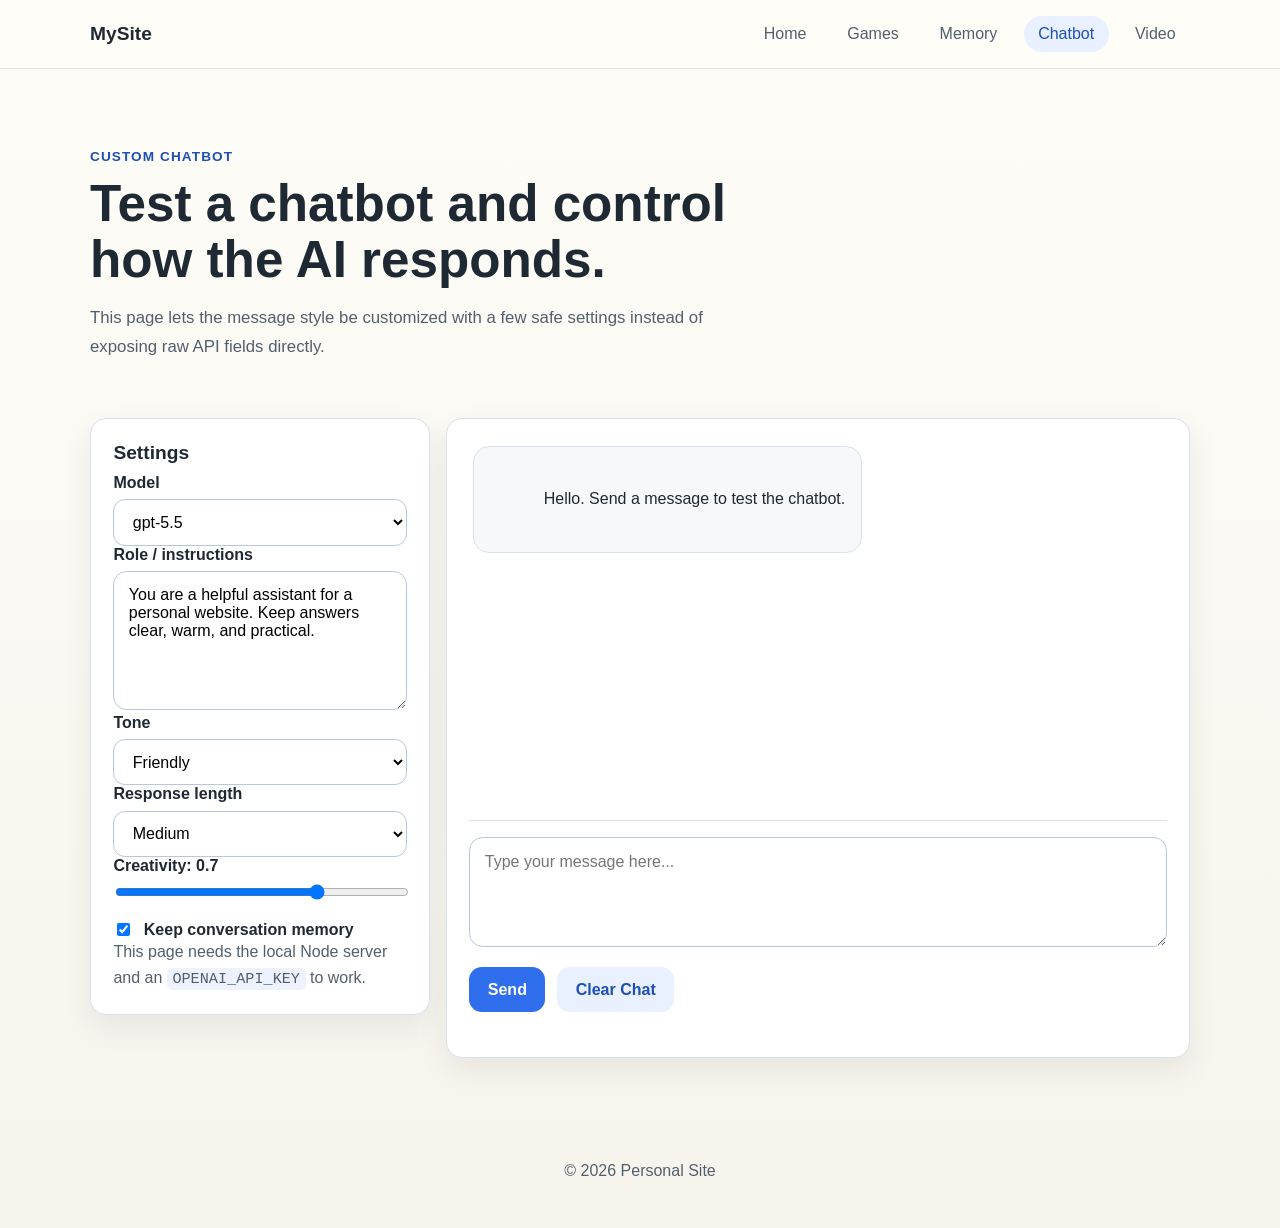
==== chatbot.html @ 5233a998 "Add files via upload" ====
<!DOCTYPE html>
<html lang="en">
<head>
  <meta charset="UTF-8">
  <meta name="viewport" content="width=device-width, initial-scale=1.0">
  <title>Chatbot | Personal Site</title>
  <link rel="stylesheet" href="css/style.css">
</head>
<body>
  <header class="site-header">
    <nav class="nav">
      <a class="logo" href="index.html">MySite</a>
      <div class="nav-links">
        <a href="index.html">Home</a>
        <a href="games.html">Games</a>
        <a href="memory.html">Memory</a>
        <a href="chatbot.html">Chatbot</a>
        <a href="video.html">Video</a>
      </div>
    </nav>
  </header>

  <main class="page">
    <section class="hero hero-small">
      <p class="eyebrow">Custom Chatbot</p>
      <h1>Test a chatbot and control how the AI responds.</h1>
      <p class="lead">
        This page lets the message style be customized with a few safe settings
        instead of exposing raw API fields directly.
      </p>
    </section>

    <section class="chatbot-layout">
      <aside class="chatbot-settings card">
        <h2>Settings</h2>

        <label class="field-label" for="chatbot-model">Model</label>
        <select id="chatbot-model" class="game-input">
          <option value="gpt-5.5">gpt-5.5</option>
          <option value="gpt-5.4-mini">gpt-5.4-mini</option>
        </select>

        <label class="field-label" for="chatbot-prompt">Role / instructions</label>
        <textarea id="chatbot-prompt" class="chatbot-textarea" rows="6">You are a helpful assistant for a personal website. Keep answers clear, warm, and practical.</textarea>

        <label class="field-label" for="chatbot-tone">Tone</label>
        <select id="chatbot-tone" class="game-input">
          <option value="friendly">Friendly</option>
          <option value="professional">Professional</option>
          <option value="teacher">Teacher</option>
          <option value="playful">Playful</option>
        </select>

        <label class="field-label" for="chatbot-length">Response length</label>
        <select id="chatbot-length" class="game-input">
          <option value="short">Short</option>
          <option value="medium" selected>Medium</option>
          <option value="long">Long</option>
        </select>

        <label class="field-label" for="chatbot-temperature">Creativity: <span id="chatbot-temperature-value">0.7</span></label>
        <input id="chatbot-temperature" type="range" min="0" max="1" step="0.1" value="0.7" class="chatbot-range">

        <label class="chatbot-check">
          <input id="chatbot-memory" type="checkbox" checked>
          <span>Keep conversation memory</span>
        </label>

        <p class="chatbot-note">
          This page needs the local Node server and an <code>OPENAI_API_KEY</code>
          to work.
        </p>
      </aside>

      <section class="chatbot-panel card">
        <div id="chatbot-messages" class="chatbot-messages">
          <article class="chatbot-bubble chatbot-bubble-bot">
            Hello. Send a message to test the chatbot.
          </article>
        </div>

        <div class="chatbot-compose">
          <textarea id="chatbot-input" class="chatbot-textarea chatbot-input" rows="3" placeholder="Type your message here..."></textarea>
          <div class="button-row">
            <button id="chatbot-send" class="button button-small" type="button">Send</button>
            <button id="chatbot-clear" class="button button-secondary button-small" type="button">Clear Chat</button>
          </div>
          <p id="chatbot-status" class="chatbot-status"></p>
        </div>
      </section>
    </section>
  </main>

  <footer class="site-footer">
    <p>&copy; <span id="year"></span> Personal Site</p>
  </footer>

  <script src="js/script.js"></script>
  <script src="js/chatbot.js"></script>
</body>
</html>
---- css/style.css ----
:root {
  --bg: #f7f4ed;
  --surface: #ffffff;
  --text: #1f2933;
  --muted: #52606d;
  --line: #d9e2ec;
  --accent: #2f6fed;
  --accent-dark: #1d4fb8;
  --shadow: 0 12px 30px rgba(31, 41, 51, 0.08);
}

* {
  box-sizing: border-box;
}

body {
  margin: 0;
  font-family: "Segoe UI", Tahoma, Geneva, Verdana, sans-serif;
  color: var(--text);
  background: linear-gradient(180deg, #fffdf8 0%, var(--bg) 100%);
}

a {
  color: inherit;
  text-decoration: none;
}

code {
  padding: 0.1rem 0.35rem;
  border-radius: 0.35rem;
  background: #eef2ff;
  font-size: 0.95rem;
}

.site-header {
  position: sticky;
  top: 0;
  z-index: 10;
  border-bottom: 1px solid rgba(217, 226, 236, 0.8);
  background: rgba(255, 253, 248, 0.92);
  backdrop-filter: blur(10px);
}

.nav {
  width: min(1100px, calc(100% - 2rem));
  margin: 0 auto;
  padding: 1rem 0;
  display: flex;
  align-items: center;
  justify-content: space-between;
  gap: 1rem;
}

.logo {
  font-size: 1.2rem;
  font-weight: 700;
}

.nav-links {
  display: flex;
  gap: 0.75rem;
  flex-wrap: wrap;
}

.nav-links a {
  padding: 0.55rem 0.9rem;
  border-radius: 999px;
  color: var(--muted);
  transition: background-color 0.2s ease, color 0.2s ease;
}

.nav-links a:hover,
.nav-links a.active {
  background: #e9f0ff;
  color: var(--accent-dark);
}

.page {
  width: min(1100px, calc(100% - 2rem));
  margin: 0 auto;
  padding: 3rem 0 4rem;
}

.memory-screen {
  min-height: 100vh;
  display: flex;
  flex-direction: column;
}

.memory-page {
  width: min(1400px, calc(100% - 1.5rem));
  flex: 1;
  display: flex;
  flex-direction: column;
  padding: 1rem 0 1.25rem;
}

.hero {
  padding: 2rem 0 1rem;
}

.hero-layout {
  display: grid;
  grid-template-columns: 1.1fr 0.9fr;
  gap: 2rem;
  align-items: center;
}

.hero-small {
  padding-bottom: 0.5rem;
}

.hero-copy {
  min-width: 0;
}

.hero-media img {
  width: 100%;
  height: 100%;
  max-height: 720px;
  object-fit: cover;
  border-radius: 1.4rem;
  box-shadow: var(--shadow);
}

.eyebrow {
  margin: 0 0 0.75rem;
  color: var(--accent-dark);
  font-weight: 700;
  text-transform: uppercase;
  letter-spacing: 0.08em;
  font-size: 0.85rem;
}

.hero h1 {
  margin: 0;
  max-width: 700px;
  font-size: clamp(2rem, 4vw, 3.5rem);
  line-height: 1.1;
}

.lead {
  max-width: 680px;
  margin-top: 1rem;
  font-size: 1.05rem;
  line-height: 1.7;
  color: var(--muted);
}

.button {
  display: inline-block;
  margin-top: 1.5rem;
  padding: 0.85rem 1.15rem;
  border: 0;
  border-radius: 0.8rem;
  background: var(--accent);
  color: #fff;
  font-weight: 600;
  font-size: 1rem;
  cursor: pointer;
  transition: background-color 0.2s ease, transform 0.2s ease;
}

.button:hover {
  background: var(--accent-dark);
  transform: translateY(-1px);
}

.button-small {
  margin-top: 0;
}

.button-secondary {
  background: #e9f0ff;
  color: var(--accent-dark);
}

.button-secondary:hover {
  background: #d9e6ff;
}

.card-grid {
  display: grid;
  grid-template-columns: repeat(auto-fit, minmax(220px, 1fr));
  gap: 1rem;
  margin-top: 2rem;
}

.section-heading h2 {
  margin: 0;
  font-size: clamp(1.6rem, 3vw, 2.4rem);
}

.photo-section {
  margin-top: 3rem;
}

.photo-section-tight {
  margin-top: 1.5rem;
}

.photo-grid {
  display: grid;
  gap: 1rem;
}

.photo-grid-two {
  grid-template-columns: repeat(auto-fit, minmax(260px, 1fr));
}

.photo-grid-three {
  grid-template-columns: repeat(auto-fit, minmax(240px, 1fr));
  margin-top: 2rem;
}

.photo-card {
  margin: 0;
  overflow: hidden;
  border: 1px solid var(--line);
  border-radius: 1rem;
  background: var(--surface);
  box-shadow: var(--shadow);
}

.photo-card img {
  display: block;
  width: 100%;
  height: 320px;
  object-fit: cover;
}

.photo-tall img {
  height: 420px;
}

.photo-card figcaption {
  padding: 0.9rem 1rem 1rem;
  color: var(--muted);
  line-height: 1.6;
}

.game-grid {
  display: grid;
  grid-template-columns: repeat(auto-fit, minmax(300px, 1fr));
  gap: 1rem;
  margin-top: 2rem;
}

.card {
  padding: 1.4rem;
  border: 1px solid var(--line);
  border-radius: 1rem;
  background: var(--surface);
  box-shadow: var(--shadow);
}

.card h2 {
  margin-top: 0;
  margin-bottom: 0.65rem;
  font-size: 1.2rem;
}

.card p {
  margin: 0;
  color: var(--muted);
  line-height: 1.6;
}

.game-card {
  padding: 1.6rem;
}

.game-tag {
  display: inline-block;
  margin-bottom: 0.5rem;
  padding: 0.2rem 0.55rem;
  border-radius: 999px;
  background: #fff4d6;
  color: #8a5a00;
  font-size: 0.85rem;
  font-weight: 700;
}

.game-copy {
  margin-bottom: 1rem;
}

.game-box {
  margin-top: 1rem;
  padding: 1rem;
  border-radius: 0.9rem;
  background: #f8fbff;
  border: 1px solid #d7e6ff;
}

.field-label {
  display: block;
  margin-bottom: 0.45rem;
  font-weight: 600;
  color: var(--text);
}

.game-input {
  width: 100%;
  padding: 0.8rem 0.9rem;
  border: 1px solid #b8c7db;
  border-radius: 0.75rem;
  font-size: 1rem;
  background: #fff;
}

.game-input:focus {
  outline: 2px solid #bcd2ff;
  border-color: var(--accent);
}

.button-row {
  display: flex;
  gap: 0.75rem;
  flex-wrap: wrap;
  margin-top: 1rem;
}

.game-message {
  min-height: 1.6rem;
  margin-top: 1rem;
  font-weight: 600;
  color: var(--accent-dark);
}

.game-meta {
  margin-top: 0.4rem;
  font-size: 0.95rem;
}

.math-question {
  margin: 0 0 0.9rem;
  font-size: 1.5rem;
  font-weight: 700;
  color: var(--text);
}

.memory-shell {
  margin-top: 2rem;
  padding: 1.5rem;
  border: 1px solid var(--line);
  border-radius: 1.25rem;
  background: var(--surface);
  box-shadow: var(--shadow);
  flex: 1;
  display: flex;
  flex-direction: column;
  min-height: 0;
}

.memory-toolbar {
  display: grid;
  grid-template-columns: repeat(auto-fit, minmax(180px, 1fr));
  gap: 1rem;
  align-items: end;
}

.memory-control-group,
.memory-status-card {
  padding: 1rem;
  border: 1px solid var(--line);
  border-radius: 1rem;
  background: #fbfdff;
}

.memory-label {
  margin: 0 0 0.75rem;
  color: var(--muted);
  font-size: 0.9rem;
  font-weight: 700;
  text-transform: uppercase;
  letter-spacing: 0.06em;
}

.memory-chip-row {
  display: flex;
  gap: 0.6rem;
  flex-wrap: wrap;
}

.memory-chip {
  padding: 0.7rem 0.95rem;
  border: 1px solid #c9d7eb;
  border-radius: 999px;
  background: #fff;
  color: var(--muted);
  font-weight: 600;
  cursor: pointer;
  transition: background-color 0.2s ease, color 0.2s ease, border-color 0.2s ease;
}

.memory-chip:hover,
.memory-chip.is-active {
  border-color: #a9c0f3;
  background: #e9f0ff;
  color: var(--accent-dark);
}

.memory-actions {
  display: flex;
  gap: 0.75rem;
  flex-wrap: wrap;
  align-items: center;
}

.memory-value {
  margin: 0;
  font-size: clamp(1.8rem, 4vw, 2.4rem);
  font-weight: 700;
}

.memory-message {
  margin: 1.25rem 0 0;
  min-height: 1.6rem;
  color: var(--accent-dark);
  font-weight: 600;
}

.memory-board {
  display: grid;
  grid-template-columns: repeat(var(--memory-columns, 4), minmax(0, 1fr));
  grid-template-rows: repeat(var(--memory-rows, 4), minmax(0, 1fr));
  gap: 0.85rem;
  margin-top: 1.25rem;
  height: clamp(420px, calc(100vh - 19rem), 900px);
  min-height: 320px;
}

.memory-board.is-large {
  height: clamp(460px, calc(100vh - 17rem), 920px);
}

.memory-card {
  appearance: none;
  padding: 0;
  border: 0;
  background: transparent;
  cursor: pointer;
  perspective: 900px;
  min-width: 0;
  min-height: 0;
}

.memory-card-inner {
  position: relative;
  width: 100%;
  height: 100%;
  transform-style: preserve-3d;
  transition: transform 0.35s ease;
}

.memory-card.is-flipped .memory-card-inner,
.memory-card.is-matched .memory-card-inner {
  transform: rotateY(180deg);
}

.memory-face {
  position: absolute;
  inset: 0;
  display: flex;
  align-items: center;
  justify-content: center;
  border: 1px solid var(--line);
  border-radius: 1rem;
  backface-visibility: hidden;
  box-shadow: var(--shadow);
}

.memory-face-front {
  background: linear-gradient(180deg, #f4f8ff 0%, #dce8ff 100%);
  color: var(--accent-dark);
  font-size: clamp(1.4rem, 4vw, 2rem);
  font-weight: 700;
}

.memory-face-back {
  background: #fff;
  transform: rotateY(180deg);
  font-size: clamp(2rem, 5vw, 3rem);
}

.memory-card.is-matched {
  cursor: default;
}

.memory-card.is-matched .memory-face-back {
  background: #ecfdf3;
}

.chatbot-layout {
  display: grid;
  grid-template-columns: minmax(280px, 340px) minmax(0, 1fr);
  gap: 1rem;
  margin-top: 2rem;
  align-items: start;
}

.chatbot-settings,
.chatbot-panel {
  padding: 1.4rem;
}

.chatbot-settings h2,
.chatbot-panel h2 {
  margin-top: 0;
}

.chatbot-textarea {
  width: 100%;
  padding: 0.9rem;
  border: 1px solid #b8c7db;
  border-radius: 0.85rem;
  font: inherit;
  resize: vertical;
  background: #fff;
}

.chatbot-textarea:focus,
.chatbot-range:focus,
.chatbot-check input:focus {
  outline: 2px solid #bcd2ff;
}

.chatbot-range {
  width: 100%;
}

.chatbot-check {
  display: flex;
  gap: 0.65rem;
  align-items: center;
  margin-top: 1rem;
  color: var(--text);
  font-weight: 600;
}

.chatbot-note {
  margin-top: 1rem;
}

.chatbot-panel {
  display: flex;
  flex-direction: column;
  min-height: 640px;
}

.chatbot-messages {
  display: flex;
  flex-direction: column;
  gap: 0.85rem;
  flex: 1;
  overflow: auto;
  padding: 0.25rem;
}

.chatbot-bubble {
  max-width: min(680px, 100%);
  padding: 0.9rem 1rem;
  border-radius: 1rem;
  line-height: 1.6;
  white-space: pre-wrap;
}

.chatbot-bubble-user {
  align-self: flex-end;
  background: #e9f0ff;
  color: var(--text);
}

.chatbot-bubble-bot {
  align-self: flex-start;
  background: #f7f8fa;
  border: 1px solid var(--line);
}

.chatbot-compose {
  margin-top: 1rem;
  padding-top: 1rem;
  border-top: 1px solid var(--line);
}

.chatbot-input {
  min-height: 110px;
}

.chatbot-status {
  min-height: 1.4rem;
  margin-top: 0.85rem;
  color: var(--accent-dark);
  font-weight: 600;
}

.learning-grid {
  margin-top: 1.25rem;
}

.site-footer {
  padding: 1.5rem 1rem 2rem;
  text-align: center;
  color: var(--muted);
}

@media (max-width: 640px) {
  .nav {
    flex-direction: column;
    align-items: flex-start;
  }

  .hero-layout {
    grid-template-columns: 1fr;
  }

  .page {
    padding-top: 2rem;
  }

  .photo-card img,
  .photo-tall img {
    height: 280px;
  }

  .memory-shell {
    padding: 1rem;
  }

  .memory-board,
  .memory-board.is-large {
    gap: 0.6rem;
    height: clamp(420px, calc(100vh - 16rem), 760px);
  }

  .memory-face-front {
    font-size: 1.2rem;
  }

  .memory-face-back {
    font-size: 1.7rem;
  }

  .chatbot-layout {
    grid-template-columns: 1fr;
  }

  .chatbot-panel {
    min-height: 540px;
  }
}
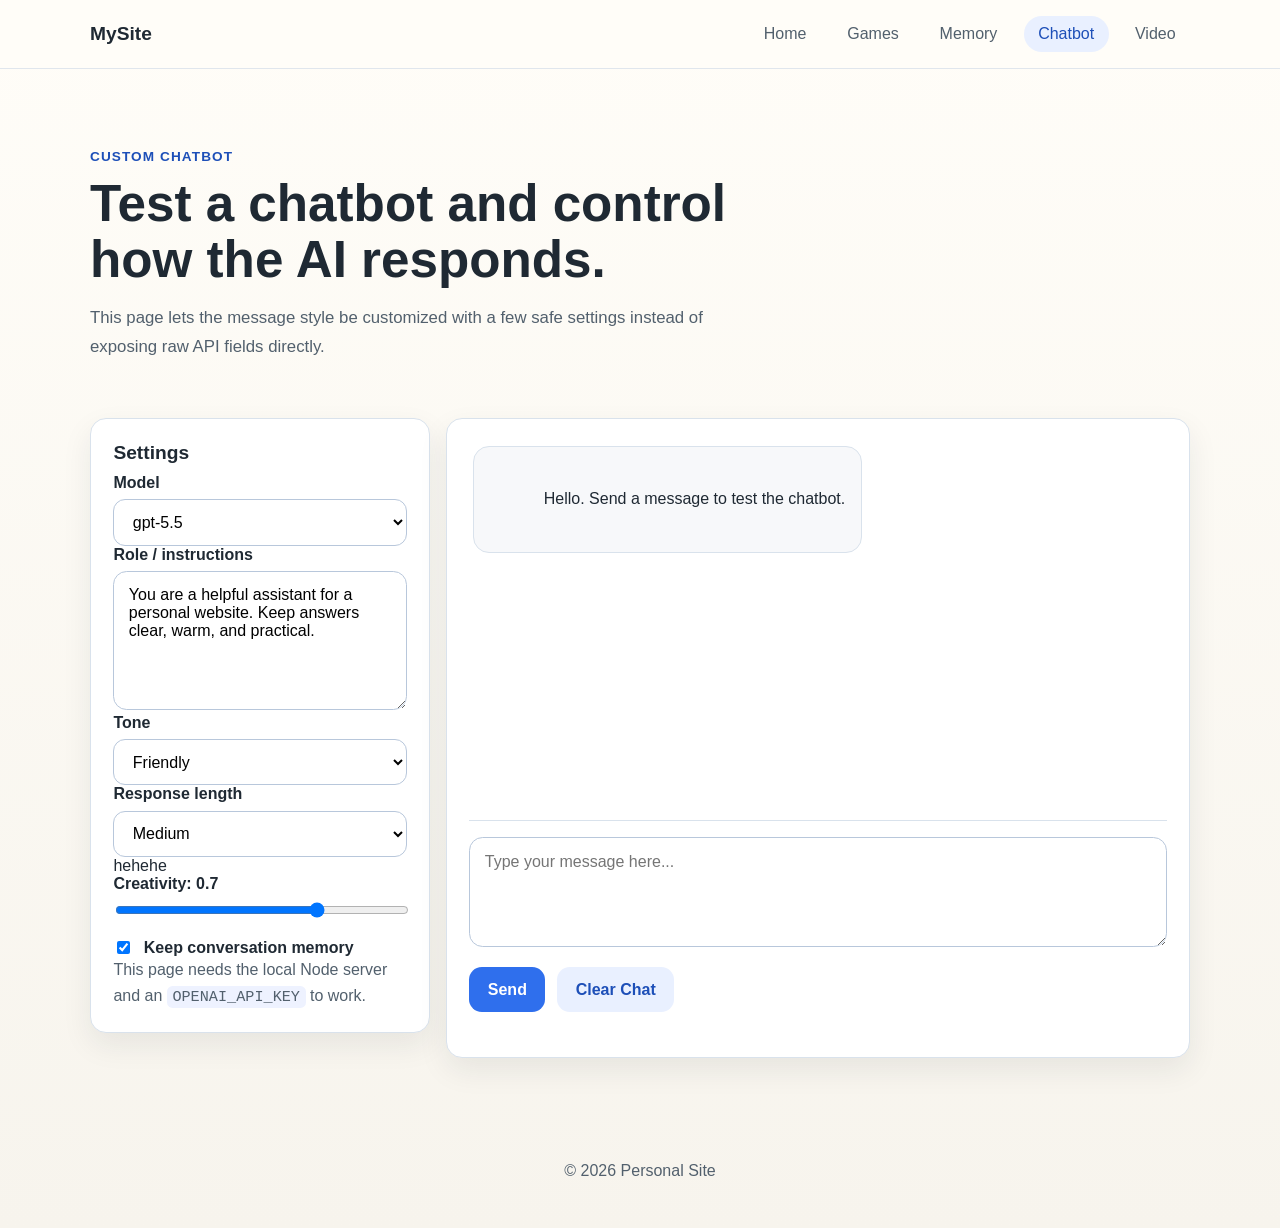
==== commit ab8ea7c1: "Test commit" ====
--- a/chatbot.html
+++ b/chatbot.html
@@ -57,7 +57,7 @@
           <option value="medium" selected>Medium</option>
           <option value="long">Long</option>
         </select>
-
+hehehe 
         <label class="field-label" for="chatbot-temperature">Creativity: <span id="chatbot-temperature-value">0.7</span></label>
         <input id="chatbot-temperature" type="range" min="0" max="1" step="0.1" value="0.7" class="chatbot-range">
 
